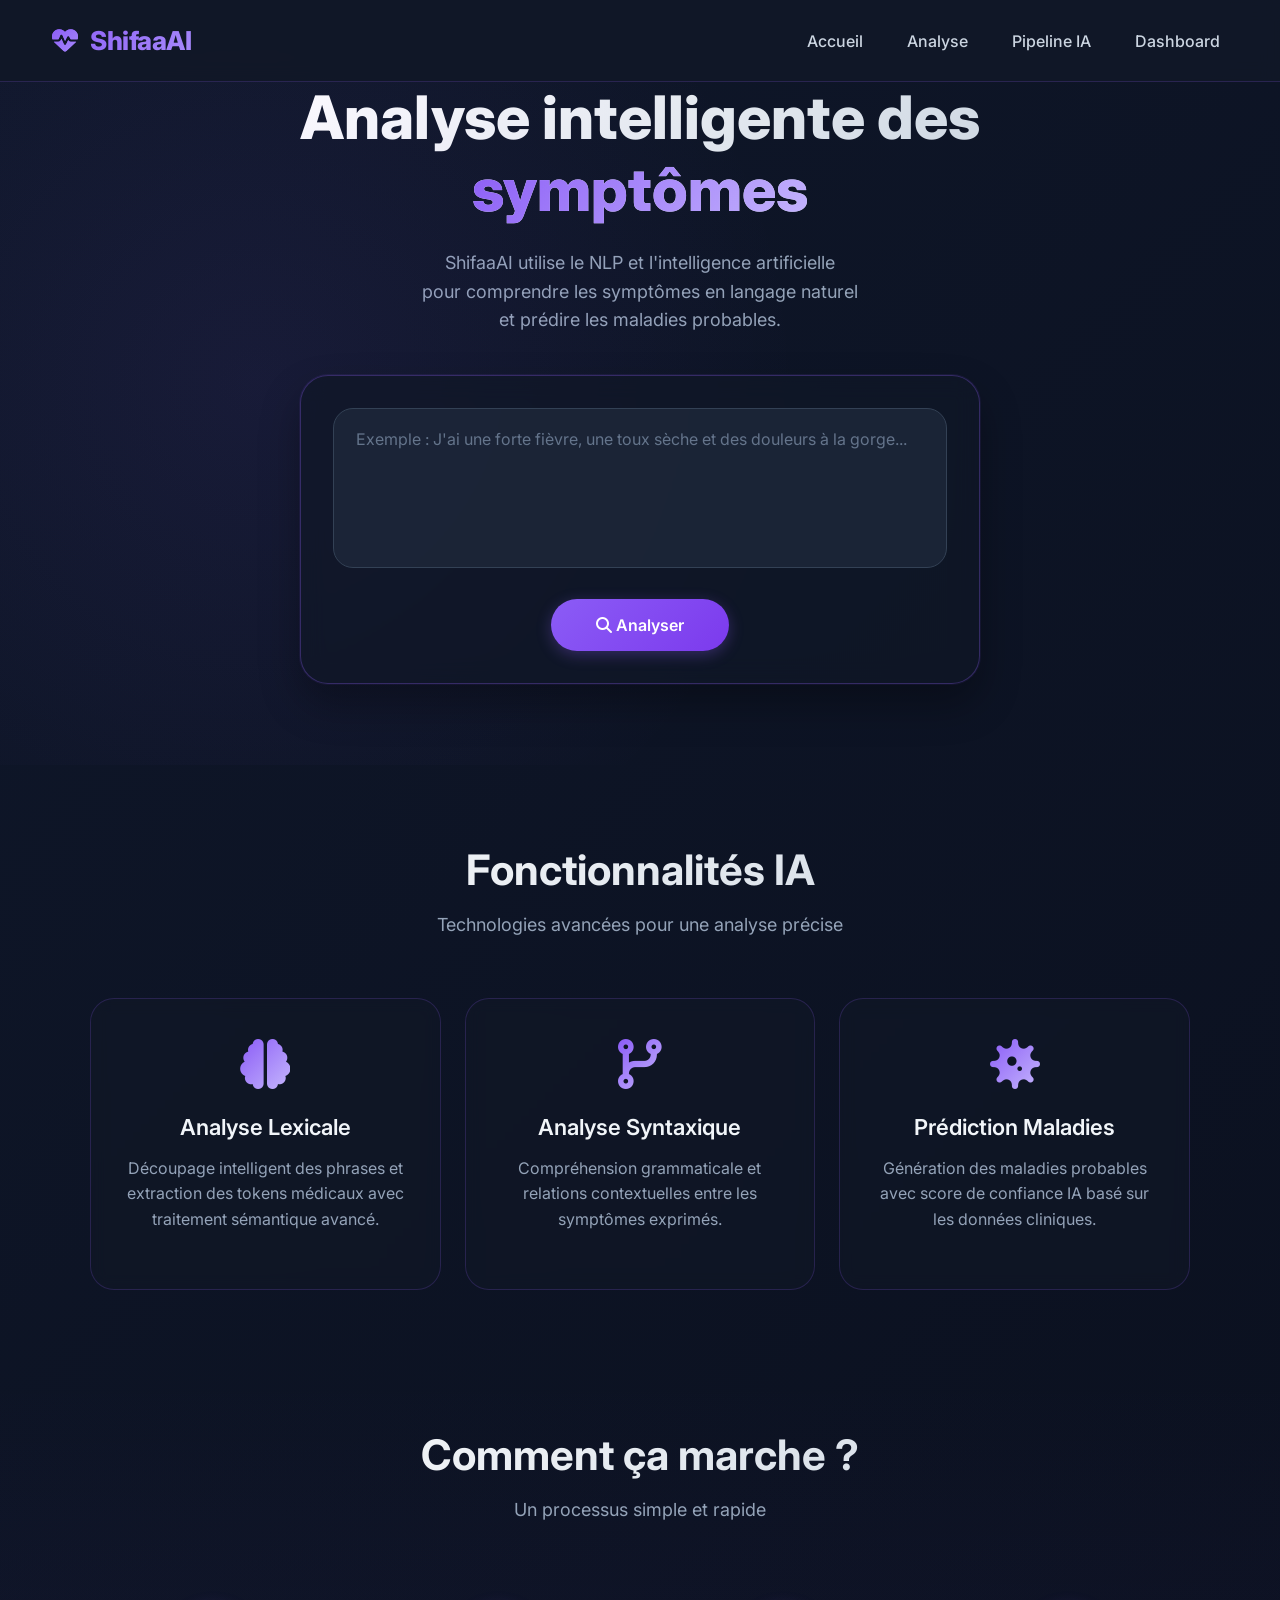
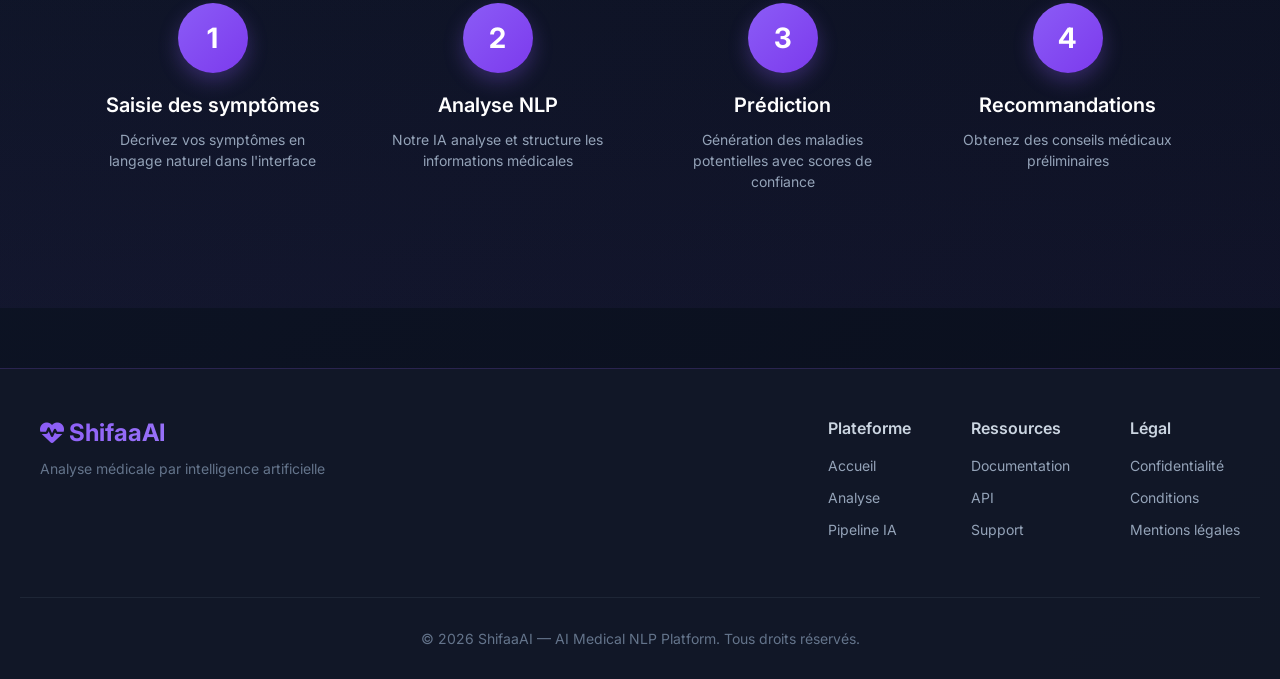
==== SHIFAAAI/frontend/index.html @ c5610c66 "Implémentation de la structure du projet SHIFAAAI et connexion des JS/components" ====
<!DOCTYPE html>
<html lang="fr">
<head>
  <meta charset="UTF-8">
  <meta name="viewport" content="width=device-width, initial-scale=1.0">
  <title>ShifaaAI | Analyse intelligente des symptômes</title>

  <!-- Bootstrap -->
  <link href="https://cdn.jsdelivr.net/npm/bootstrap@5.3.3/dist/css/bootstrap.min.css" rel="stylesheet">

  <!-- Font Awesome -->
  <link rel="stylesheet" href="https://cdnjs.cloudflare.com/ajax/libs/font-awesome/6.5.1/css/all.min.css">

  <!-- Google Fonts -->
  <link href="https://fonts.googleapis.com/css2?family=Inter:opsz,wght@14..32,300;14..32,400;14..32,500;14..32,600;14..32,700;14..32,800&display=swap" rel="stylesheet">

  <style>
    * {
      margin: 0;
      padding: 0;
      box-sizing: border-box;
    }

    body {
      background: linear-gradient(135deg, #0f172a 0%, #0a0f1d 100%);
      color: #ffffff;
      font-family: 'Inter', sans-serif;
      overflow-x: hidden;
    }

    /* Scrollbar personnalisée */
    ::-webkit-scrollbar {
      width: 8px;
    }

    ::-webkit-scrollbar-track {
      background: #1e293b;
    }

    ::-webkit-scrollbar-thumb {
      background: #8b5cf6;
      border-radius: 10px;
    }

    ::-webkit-scrollbar-thumb:hover {
      background: #7c3aed;
    }

    /* Navbar améliorée */
    .navbar {
      background: rgba(17, 24, 39, 0.95);
      backdrop-filter: blur(10px);
      padding: 16px 40px;
      transition: all 0.3s ease;
      border-bottom: 1px solid rgba(139, 92, 246, 0.2);
    }

    .navbar-brand {
      background: linear-gradient(135deg, #8b5cf6, #a78bfa);
      -webkit-background-clip: text;
      background-clip: text;
      color: transparent !important;
      font-size: 26px;
      font-weight: 800;
      letter-spacing: -0.5px;
    }

    .navbar-brand i {
      background: linear-gradient(135deg, #8b5cf6, #a78bfa);
      -webkit-background-clip: text;
      background-clip: text;
      color: transparent;
      margin-right: 8px;
    }

    .nav-link {
      color: #cbd5e1 !important;
      margin-left: 28px;
      font-weight: 500;
      transition: all 0.3s ease;
      position: relative;
    }

    .nav-link:hover {
      color: #8b5cf6 !important;
    }

    .nav-link::after {
      content: '';
      position: absolute;
      bottom: -5px;
      left: 50%;
      transform: translateX(-50%);
      width: 0;
      height: 2px;
      background: linear-gradient(90deg, #8b5cf6, #c4b5fd);
      transition: width 0.3s ease;
    }

    .nav-link:hover::after {
      width: 60%;
    }

    /* Hero section */
    .hero {
      min-height: 85vh;
      display: flex;
      align-items: center;
      justify-content: center;
      text-align: center;
      padding: 60px 20px;
      position: relative;
      overflow: hidden;
    }

    .hero::before {
      content: '';
      position: absolute;
      top: 0;
      left: 0;
      right: 0;
      bottom: 0;
      background: radial-gradient(circle at 20% 50%, rgba(139, 92, 246, 0.08), transparent 50%);
      pointer-events: none;
    }

    .hero-content {
      max-width: 900px;
      animation: fadeInUp 0.8s ease;
    }

    @keyframes fadeInUp {
      from {
        opacity: 0;
        transform: translateY(30px);
      }
      to {
        opacity: 1;
        transform: translateY(0);
      }
    }

    .hero h1 {
      font-size: 60px;
      font-weight: 800;
      line-height: 1.2;
      margin-bottom: 24px;
      background: linear-gradient(135deg, #ffffff, #cbd5e1);
      -webkit-background-clip: text;
      background-clip: text;
      color: transparent;
    }

    .hero span {
      background: linear-gradient(135deg, #8b5cf6, #c4b5fd);
      -webkit-background-clip: text;
      background-clip: text;
      color: transparent;
    }

    .hero p {
      color: #94a3b8;
      font-size: 18px;
      line-height: 1.6;
      margin-bottom: 40px;
    }

    /* Input Box - Glassmorphism */
    .input-box {
      background: rgba(17, 24, 39, 0.7);
      backdrop-filter: blur(12px);
      padding: 32px;
      border-radius: 28px;
      border: 1px solid rgba(139, 92, 246, 0.3);
      box-shadow: 0 20px 40px rgba(0, 0, 0, 0.3), 0 0 0 1px rgba(139, 92, 246, 0.1);
      transition: all 0.3s ease;
    }

    .input-box:hover {
      border-color: rgba(139, 92, 246, 0.6);
      box-shadow: 0 25px 45px rgba(0, 0, 0, 0.4), 0 0 0 1px rgba(139, 92, 246, 0.2);
    }

    textarea {
      width: 100%;
      height: 160px;
      background: rgba(30, 41, 59, 0.8);
      border: 1px solid #334155;
      border-radius: 20px;
      padding: 18px 22px;
      color: #f1f5f9;
      resize: none;
      outline: none;
      font-size: 16px;
      font-family: 'Inter', monospace;
      transition: all 0.3s ease;
    }

    textarea:focus {
      border-color: #8b5cf6;
      background: rgba(30, 41, 59, 1);
      box-shadow: 0 0 0 3px rgba(139, 92, 246, 0.2);
    }

    textarea::placeholder {
      color: #64748b;
      font-family: 'Inter', sans-serif;
    }

    .analyze-btn {
      margin-top: 25px;
      background: linear-gradient(135deg, #8b5cf6, #7c3aed);
      border: none;
      padding: 14px 45px;
      border-radius: 40px;
      color: white;
      font-size: 16px;
      font-weight: 600;
      transition: all 0.3s ease;
      box-shadow: 0 4px 15px rgba(139, 92, 246, 0.3);
    }

    .analyze-btn:hover {
      transform: translateY(-2px);
      box-shadow: 0 8px 25px rgba(139, 92, 246, 0.4);
      background: linear-gradient(135deg, #7c3aed, #6d28d9);
    }

    .analyze-btn:active {
      transform: translateY(1px);
    }

    /* Features section */
    .features {
      padding: 80px 20px;
    }

    .section-title {
      text-align: center;
      margin-bottom: 60px;
    }

    .section-title h2 {
      font-size: 42px;
      font-weight: 700;
      background: linear-gradient(135deg, #ffffff, #cbd5e1);
      -webkit-background-clip: text;
      background-clip: text;
      color: transparent;
      margin-bottom: 16px;
    }

    .section-title p {
      color: #94a3b8;
      font-size: 18px;
    }

    .card-feature {
      background: rgba(17, 24, 39, 0.6);
      backdrop-filter: blur(8px);
      border: 1px solid rgba(139, 92, 246, 0.2);
      border-radius: 24px;
      padding: 40px 28px;
      text-align: center;
      transition: all 0.4s ease;
      height: 100%;
    }

    .card-feature:hover {
      transform: translateY(-10px);
      border-color: rgba(139, 92, 246, 0.5);
      background: rgba(17, 24, 39, 0.8);
      box-shadow: 0 20px 35px rgba(0, 0, 0, 0.3);
    }

    .card-feature i {
      font-size: 50px;
      background: linear-gradient(135deg, #8b5cf6, #c4b5fd);
      -webkit-background-clip: text;
      background-clip: text;
      color: transparent;
      margin-bottom: 25px;
    }

    .card-feature h4 {
      font-size: 22px;
      font-weight: 600;
      margin-bottom: 15px;
      color: #f1f5f9;
    }

    .card-feature p {
      color: #94a3b8;
      line-height: 1.6;
    }

    /* How it works section */
    .how-it-works {
      padding: 60px 20px 80px;
      background: linear-gradient(180deg, transparent, rgba(139, 92, 246, 0.05));
    }

    .step {
      text-align: center;
      padding: 20px;
    }

    .step-circle {
      width: 70px;
      height: 70px;
      background: linear-gradient(135deg, #8b5cf6, #7c3aed);
      border-radius: 50%;
      display: flex;
      align-items: center;
      justify-content: center;
      margin: 0 auto 20px;
      font-size: 28px;
      font-weight: 700;
      box-shadow: 0 8px 20px rgba(139, 92, 246, 0.3);
    }

    .step h4 {
      font-size: 20px;
      font-weight: 600;
      margin-bottom: 12px;
    }

    .step p {
      color: #94a3b8;
      font-size: 14px;
    }

    /* Footer */
    footer {
      background: rgba(17, 24, 39, 0.95);
      border-top: 1px solid rgba(139, 92, 246, 0.2);
      padding: 50px 20px 30px;
      margin-top: 60px;
    }

    .footer-content {
      max-width: 1200px;
      margin: 0 auto;
      display: flex;
      justify-content: space-between;
      flex-wrap: wrap;
      gap: 30px;
      margin-bottom: 40px;
    }

    .footer-logo h3 {
      font-size: 24px;
      font-weight: 700;
      background: linear-gradient(135deg, #8b5cf6, #a78bfa);
      -webkit-background-clip: text;
      background-clip: text;
      color: transparent;
    }

    .footer-logo p {
      color: #64748b;
      font-size: 14px;
      margin-top: 10px;
    }

    .footer-links {
      display: flex;
      gap: 60px;
      flex-wrap: wrap;
    }

    .footer-links h4 {
      font-size: 16px;
      font-weight: 600;
      margin-bottom: 15px;
      color: #cbd5e1;
    }

    .footer-links ul {
      list-style: none;
      padding: 0;
    }

    .footer-links li {
      margin-bottom: 8px;
    }

    .footer-links a {
      color: #94a3b8;
      text-decoration: none;
      font-size: 14px;
      transition: color 0.3s ease;
    }

    .footer-links a:hover {
      color: #8b5cf6;
    }

    .footer-bottom {
      text-align: center;
      padding-top: 30px;
      border-top: 1px solid rgba(148, 163, 184, 0.1);
      color: #64748b;
      font-size: 14px;
    }

    @media (max-width: 768px) {
      .navbar {
        padding: 12px 20px;
      }

      .hero h1 {
        font-size: 36px;
      }

      .hero p {
        font-size: 16px;
      }

      .section-title h2 {
        font-size: 32px;
      }

      .footer-content {
        flex-direction: column;
        text-align: center;
      }

      .footer-links {
        justify-content: center;
      }

      .nav-link::after {
        display: none;
      }
    }
  </style>
</head>
<body>

  <!-- Navbar -->
  <nav class="navbar navbar-expand-lg fixed-top">
    <div class="container-fluid">
      <a class="navbar-brand" href="#">
        <i class="fa-solid fa-heart-pulse"></i>
        ShifaaAI
      </a>
      <button class="navbar-toggler bg-light" type="button" data-bs-toggle="collapse" data-bs-target="#navbarNav">
        <span class="navbar-toggler-icon"></span>
      </button>
      <div class="collapse navbar-collapse justify-content-end" id="navbarNav">
        <ul class="navbar-nav">
          <li class="nav-item"><a class="nav-link" href="#">Accueil</a></li>
          <li class="nav-item"><a class="nav-link" href="#">Analyse</a></li>
          <li class="nav-item"><a class="nav-link" href="#">Pipeline IA</a></li>
          <li class="nav-item"><a class="nav-link" href="#">Dashboard</a></li>
        </ul>
      </div>
    </div>
  </nav>

  <!-- Hero -->
  <section class="hero">
    <div class="hero-content">
      <h1>
        Analyse intelligente des<br>
        <span>symptômes</span>
      </h1>
      <p>
        ShifaaAI utilise le NLP et l'intelligence artificielle<br>
        pour comprendre les symptômes en langage naturel<br>
        et prédire les maladies probables.
      </p>
      <div class="input-box">
        <textarea placeholder="Exemple : J'ai une forte fièvre, une toux sèche et des douleurs à la gorge..."></textarea>
        <button class="analyze-btn">
          <i class="fa-solid fa-magnifying-glass"></i>
          Analyser
        </button>
      </div>
    </div>
  </section>

  <!-- Features -->
  <section class="features container">
    <div class="section-title">
      <h2>Fonctionnalités IA</h2>
      <p>Technologies avancées pour une analyse précise</p>
    </div>
    <div class="row g-4">
      <div class="col-md-4">
        <div class="card-feature">
          <i class="fa-solid fa-brain"></i>
          <h4>Analyse Lexicale</h4>
          <p>Découpage intelligent des phrases et extraction des tokens médicaux avec traitement sémantique avancé.</p>
        </div>
      </div>
      <div class="col-md-4">
        <div class="card-feature">
          <i class="fa-solid fa-code-branch"></i>
          <h4>Analyse Syntaxique</h4>
          <p>Compréhension grammaticale et relations contextuelles entre les symptômes exprimés.</p>
        </div>
      </div>
      <div class="col-md-4">
        <div class="card-feature">
          <i class="fa-solid fa-virus"></i>
          <h4>Prédiction Maladies</h4>
          <p>Génération des maladies probables avec score de confiance IA basé sur les données cliniques.</p>
        </div>
      </div>
    </div>
  </section>

  <!-- How it works -->
  <section class="how-it-works">
    <div class="container">
      <div class="section-title">
        <h2>Comment ça marche ?</h2>
        <p>Un processus simple et rapide</p>
      </div>
      <div class="row g-4">
        <div class="col-md-3">
          <div class="step">
            <div class="step-circle">1</div>
            <h4>Saisie des symptômes</h4>
            <p>Décrivez vos symptômes en langage naturel dans l'interface</p>
          </div>
        </div>
        <div class="col-md-3">
          <div class="step">
            <div class="step-circle">2</div>
            <h4>Analyse NLP</h4>
            <p>Notre IA analyse et structure les informations médicales</p>
          </div>
        </div>
        <div class="col-md-3">
          <div class="step">
            <div class="step-circle">3</div>
            <h4>Prédiction</h4>
            <p>Génération des maladies potentielles avec scores de confiance</p>
          </div>
        </div>
        <div class="col-md-3">
          <div class="step">
            <div class="step-circle">4</div>
            <h4>Recommandations</h4>
            <p>Obtenez des conseils médicaux préliminaires</p>
          </div>
        </div>
      </div>
    </div>
  </section>

  <!-- Footer -->
  <footer>
    <div class="footer-content">
      <div class="footer-logo">
        <h3><i class="fa-solid fa-heart-pulse"></i> ShifaaAI</h3>
        <p>Analyse médicale par intelligence artificielle</p>
      </div>
      <div class="footer-links">
        <div>
          <h4>Plateforme</h4>
          <ul>
            <li><a href="#">Accueil</a></li>
            <li><a href="#">Analyse</a></li>
            <li><a href="#">Pipeline IA</a></li>
          </ul>
        </div>
        <div>
          <h4>Ressources</h4>
          <ul>
            <li><a href="#">Documentation</a></li>
            <li><a href="#">API</a></li>
            <li><a href="#">Support</a></li>
          </ul>
        </div>
        <div>
          <h4>Légal</h4>
          <ul>
            <li><a href="#">Confidentialité</a></li>
            <li><a href="#">Conditions</a></li>
            <li><a href="#">Mentions légales</a></li>
          </ul>
        </div>
      </div>
    </div>
    <div class="footer-bottom">
      © 2026 ShifaaAI — AI Medical NLP Platform. Tous droits réservés.
    </div>
  </footer>

  <script src="https://cdn.jsdelivr.net/npm/bootstrap@5.3.3/dist/js/bootstrap.bundle.min.js"></script>
  <script src="js/analysis.js"></script>
<script src="js/api.js"></script>
<script src="js/analysis.js"></script>
<script src="js/pipeline.js"></script>
<script src="js/ui.js"></script>
<script src="js/app.js"></script>
  <script src="components/navbar.js"></script>
  <script src="components/symptomForm.js"></script>
  <script src="components/lexicalView.js"></script>
  <script src="components/syntaxView.js"></script>
  <script src="components/diseaseCard.js"></script>
  <script src="components/pipelineView.js"></script>
</body>
</html>
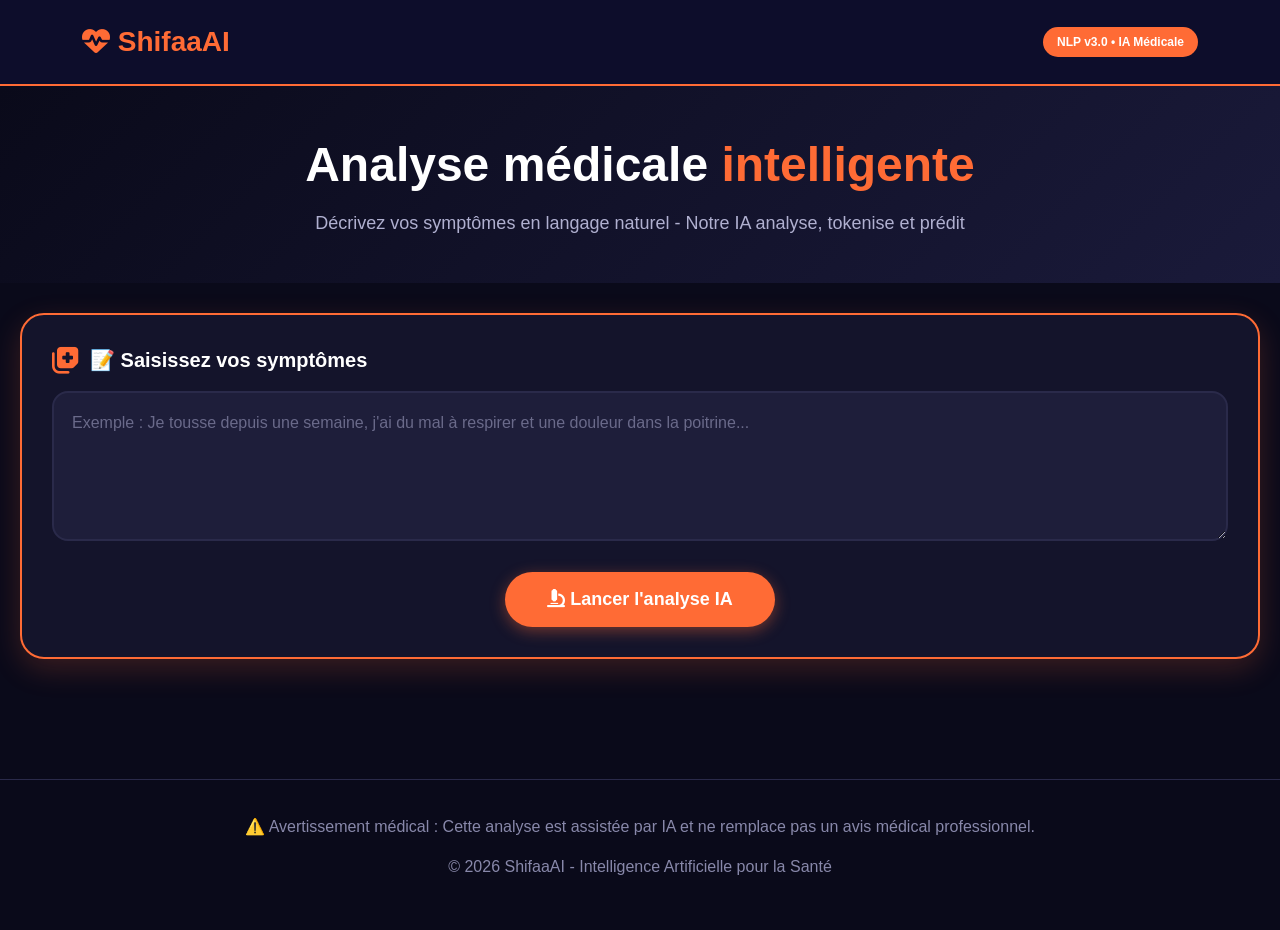
==== commit 25885677: "Sync all local changes before push" ====
--- a/SHIFAAAI/frontend/index.html
+++ b/SHIFAAAI/frontend/index.html
@@ -1,608 +1,638 @@
 <!DOCTYPE html>
 <html lang="fr">
 <head>
-  <meta charset="UTF-8">
-  <meta name="viewport" content="width=device-width, initial-scale=1.0">
-  <title>ShifaaAI | Analyse intelligente des symptômes</title>
-
-  <!-- Bootstrap -->
-  <link href="https://cdn.jsdelivr.net/npm/bootstrap@5.3.3/dist/css/bootstrap.min.css" rel="stylesheet">
-
-  <!-- Font Awesome -->
-  <link rel="stylesheet" href="https://cdnjs.cloudflare.com/ajax/libs/font-awesome/6.5.1/css/all.min.css">
-
-  <!-- Google Fonts -->
-  <link href="https://fonts.googleapis.com/css2?family=Inter:opsz,wght@14..32,300;14..32,400;14..32,500;14..32,600;14..32,700;14..32,800&display=swap" rel="stylesheet">
-
-  <style>
-    * {
-      margin: 0;
-      padding: 0;
-      box-sizing: border-box;
-    }
-
-    body {
-      background: linear-gradient(135deg, #0f172a 0%, #0a0f1d 100%);
-      color: #ffffff;
-      font-family: 'Inter', sans-serif;
-      overflow-x: hidden;
-    }
-
-    /* Scrollbar personnalisée */
-    ::-webkit-scrollbar {
-      width: 8px;
-    }
-
-    ::-webkit-scrollbar-track {
-      background: #1e293b;
-    }
-
-    ::-webkit-scrollbar-thumb {
-      background: #8b5cf6;
-      border-radius: 10px;
-    }
-
-    ::-webkit-scrollbar-thumb:hover {
-      background: #7c3aed;
-    }
-
-    /* Navbar améliorée */
-    .navbar {
-      background: rgba(17, 24, 39, 0.95);
-      backdrop-filter: blur(10px);
-      padding: 16px 40px;
-      transition: all 0.3s ease;
-      border-bottom: 1px solid rgba(139, 92, 246, 0.2);
-    }
-
-    .navbar-brand {
-      background: linear-gradient(135deg, #8b5cf6, #a78bfa);
-      -webkit-background-clip: text;
-      background-clip: text;
-      color: transparent !important;
-      font-size: 26px;
-      font-weight: 800;
-      letter-spacing: -0.5px;
-    }
-
-    .navbar-brand i {
-      background: linear-gradient(135deg, #8b5cf6, #a78bfa);
-      -webkit-background-clip: text;
-      background-clip: text;
-      color: transparent;
-      margin-right: 8px;
-    }
-
-    .nav-link {
-      color: #cbd5e1 !important;
-      margin-left: 28px;
-      font-weight: 500;
-      transition: all 0.3s ease;
-      position: relative;
-    }
-
-    .nav-link:hover {
-      color: #8b5cf6 !important;
-    }
-
-    .nav-link::after {
-      content: '';
-      position: absolute;
-      bottom: -5px;
-      left: 50%;
-      transform: translateX(-50%);
-      width: 0;
-      height: 2px;
-      background: linear-gradient(90deg, #8b5cf6, #c4b5fd);
-      transition: width 0.3s ease;
-    }
-
-    .nav-link:hover::after {
-      width: 60%;
-    }
-
-    /* Hero section */
-    .hero {
-      min-height: 85vh;
-      display: flex;
-      align-items: center;
-      justify-content: center;
-      text-align: center;
-      padding: 60px 20px;
-      position: relative;
-      overflow: hidden;
-    }
-
-    .hero::before {
-      content: '';
-      position: absolute;
-      top: 0;
-      left: 0;
-      right: 0;
-      bottom: 0;
-      background: radial-gradient(circle at 20% 50%, rgba(139, 92, 246, 0.08), transparent 50%);
-      pointer-events: none;
-    }
-
-    .hero-content {
-      max-width: 900px;
-      animation: fadeInUp 0.8s ease;
-    }
-
-    @keyframes fadeInUp {
-      from {
-        opacity: 0;
-        transform: translateY(30px);
-      }
-      to {
-        opacity: 1;
-        transform: translateY(0);
-      }
-    }
-
-    .hero h1 {
-      font-size: 60px;
-      font-weight: 800;
-      line-height: 1.2;
-      margin-bottom: 24px;
-      background: linear-gradient(135deg, #ffffff, #cbd5e1);
-      -webkit-background-clip: text;
-      background-clip: text;
-      color: transparent;
-    }
-
-    .hero span {
-      background: linear-gradient(135deg, #8b5cf6, #c4b5fd);
-      -webkit-background-clip: text;
-      background-clip: text;
-      color: transparent;
-    }
-
-    .hero p {
-      color: #94a3b8;
-      font-size: 18px;
-      line-height: 1.6;
-      margin-bottom: 40px;
-    }
-
-    /* Input Box - Glassmorphism */
-    .input-box {
-      background: rgba(17, 24, 39, 0.7);
-      backdrop-filter: blur(12px);
-      padding: 32px;
-      border-radius: 28px;
-      border: 1px solid rgba(139, 92, 246, 0.3);
-      box-shadow: 0 20px 40px rgba(0, 0, 0, 0.3), 0 0 0 1px rgba(139, 92, 246, 0.1);
-      transition: all 0.3s ease;
-    }
-
-    .input-box:hover {
-      border-color: rgba(139, 92, 246, 0.6);
-      box-shadow: 0 25px 45px rgba(0, 0, 0, 0.4), 0 0 0 1px rgba(139, 92, 246, 0.2);
-    }
-
-    textarea {
-      width: 100%;
-      height: 160px;
-      background: rgba(30, 41, 59, 0.8);
-      border: 1px solid #334155;
-      border-radius: 20px;
-      padding: 18px 22px;
-      color: #f1f5f9;
-      resize: none;
-      outline: none;
-      font-size: 16px;
-      font-family: 'Inter', monospace;
-      transition: all 0.3s ease;
-    }
-
-    textarea:focus {
-      border-color: #8b5cf6;
-      background: rgba(30, 41, 59, 1);
-      box-shadow: 0 0 0 3px rgba(139, 92, 246, 0.2);
-    }
-
-    textarea::placeholder {
-      color: #64748b;
-      font-family: 'Inter', sans-serif;
-    }
-
-    .analyze-btn {
-      margin-top: 25px;
-      background: linear-gradient(135deg, #8b5cf6, #7c3aed);
-      border: none;
-      padding: 14px 45px;
-      border-radius: 40px;
-      color: white;
-      font-size: 16px;
-      font-weight: 600;
-      transition: all 0.3s ease;
-      box-shadow: 0 4px 15px rgba(139, 92, 246, 0.3);
-    }
-
-    .analyze-btn:hover {
-      transform: translateY(-2px);
-      box-shadow: 0 8px 25px rgba(139, 92, 246, 0.4);
-      background: linear-gradient(135deg, #7c3aed, #6d28d9);
-    }
-
-    .analyze-btn:active {
-      transform: translateY(1px);
-    }
-
-    /* Features section */
-    .features {
-      padding: 80px 20px;
-    }
-
-    .section-title {
-      text-align: center;
-      margin-bottom: 60px;
-    }
-
-    .section-title h2 {
-      font-size: 42px;
-      font-weight: 700;
-      background: linear-gradient(135deg, #ffffff, #cbd5e1);
-      -webkit-background-clip: text;
-      background-clip: text;
-      color: transparent;
-      margin-bottom: 16px;
-    }
-
-    .section-title p {
-      color: #94a3b8;
-      font-size: 18px;
-    }
-
-    .card-feature {
-      background: rgba(17, 24, 39, 0.6);
-      backdrop-filter: blur(8px);
-      border: 1px solid rgba(139, 92, 246, 0.2);
-      border-radius: 24px;
-      padding: 40px 28px;
-      text-align: center;
-      transition: all 0.4s ease;
-      height: 100%;
-    }
-
-    .card-feature:hover {
-      transform: translateY(-10px);
-      border-color: rgba(139, 92, 246, 0.5);
-      background: rgba(17, 24, 39, 0.8);
-      box-shadow: 0 20px 35px rgba(0, 0, 0, 0.3);
-    }
-
-    .card-feature i {
-      font-size: 50px;
-      background: linear-gradient(135deg, #8b5cf6, #c4b5fd);
-      -webkit-background-clip: text;
-      background-clip: text;
-      color: transparent;
-      margin-bottom: 25px;
-    }
-
-    .card-feature h4 {
-      font-size: 22px;
-      font-weight: 600;
-      margin-bottom: 15px;
-      color: #f1f5f9;
-    }
-
-    .card-feature p {
-      color: #94a3b8;
-      line-height: 1.6;
-    }
-
-    /* How it works section */
-    .how-it-works {
-      padding: 60px 20px 80px;
-      background: linear-gradient(180deg, transparent, rgba(139, 92, 246, 0.05));
-    }
-
-    .step {
-      text-align: center;
-      padding: 20px;
-    }
-
-    .step-circle {
-      width: 70px;
-      height: 70px;
-      background: linear-gradient(135deg, #8b5cf6, #7c3aed);
-      border-radius: 50%;
-      display: flex;
-      align-items: center;
-      justify-content: center;
-      margin: 0 auto 20px;
-      font-size: 28px;
-      font-weight: 700;
-      box-shadow: 0 8px 20px rgba(139, 92, 246, 0.3);
-    }
-
-    .step h4 {
-      font-size: 20px;
-      font-weight: 600;
-      margin-bottom: 12px;
-    }
-
-    .step p {
-      color: #94a3b8;
-      font-size: 14px;
-    }
-
-    /* Footer */
-    footer {
-      background: rgba(17, 24, 39, 0.95);
-      border-top: 1px solid rgba(139, 92, 246, 0.2);
-      padding: 50px 20px 30px;
-      margin-top: 60px;
-    }
-
-    .footer-content {
-      max-width: 1200px;
-      margin: 0 auto;
-      display: flex;
-      justify-content: space-between;
-      flex-wrap: wrap;
-      gap: 30px;
-      margin-bottom: 40px;
-    }
-
-    .footer-logo h3 {
-      font-size: 24px;
-      font-weight: 700;
-      background: linear-gradient(135deg, #8b5cf6, #a78bfa);
-      -webkit-background-clip: text;
-      background-clip: text;
-      color: transparent;
-    }
-
-    .footer-logo p {
-      color: #64748b;
-      font-size: 14px;
-      margin-top: 10px;
-    }
-
-    .footer-links {
-      display: flex;
-      gap: 60px;
-      flex-wrap: wrap;
-    }
-
-    .footer-links h4 {
-      font-size: 16px;
-      font-weight: 600;
-      margin-bottom: 15px;
-      color: #cbd5e1;
-    }
-
-    .footer-links ul {
-      list-style: none;
-      padding: 0;
-    }
-
-    .footer-links li {
-      margin-bottom: 8px;
-    }
-
-    .footer-links a {
-      color: #94a3b8;
-      text-decoration: none;
-      font-size: 14px;
-      transition: color 0.3s ease;
-    }
-
-    .footer-links a:hover {
-      color: #8b5cf6;
-    }
-
-    .footer-bottom {
-      text-align: center;
-      padding-top: 30px;
-      border-top: 1px solid rgba(148, 163, 184, 0.1);
-      color: #64748b;
-      font-size: 14px;
-    }
-
-    @media (max-width: 768px) {
-      .navbar {
-        padding: 12px 20px;
-      }
-
-      .hero h1 {
-        font-size: 36px;
-      }
-
-      .hero p {
-        font-size: 16px;
-      }
-
-      .section-title h2 {
-        font-size: 32px;
-      }
-
-      .footer-content {
-        flex-direction: column;
-        text-align: center;
-      }
-
-      .footer-links {
-        justify-content: center;
-      }
-
-      .nav-link::after {
-        display: none;
-      }
-    }
-  </style>
+    <meta charset="UTF-8">
+    <meta name="viewport" content="width=device-width, initial-scale=1.0">
+    <title>ShifaaAI - Analyse Médicale Avancée</title>
+    <link href="https://cdn.jsdelivr.net/npm/bootstrap@5.3.3/dist/css/bootstrap.min.css" rel="stylesheet">
+    <link rel="stylesheet" href="https://cdnjs.cloudflare.com/ajax/libs/font-awesome/6.5.1/css/all.min.css">
+    <style>
+        * {
+            margin: 0;
+            padding: 0;
+            box-sizing: border-box;
+        }
+
+        body {
+            background: #0a0a1a;
+            color: #ffffff;
+            font-family: 'Segoe UI', Tahoma, Geneva, Verdana, sans-serif;
+            min-height: 100vh;
+        }
+
+        /* Navbar - BIEN VISIBLE */
+        .navbar {
+            background: #0d0d2b;
+            border-bottom: 2px solid #ff6b35;
+            padding: 16px 0;
+            position: sticky;
+            top: 0;
+            z-index: 1000;
+        }
+
+        .navbar-brand {
+            font-size: 28px;
+            font-weight: 800;
+            color: #ff6b35 !important;
+        }
+
+        .navbar-brand i {
+            color: #ff6b35;
+        }
+
+        .badge-version {
+            background: #ff6b35;
+            color: white;
+            padding: 6px 14px;
+            border-radius: 30px;
+            font-size: 12px;
+            font-weight: 600;
+        }
+
+        /* Hero Section */
+        .hero {
+            text-align: center;
+            padding: 50px 20px 30px;
+            background: linear-gradient(135deg, #0a0a1a, #1a1a3a);
+        }
+
+        .hero h1 {
+            font-size: 48px;
+            font-weight: 800;
+            color: #ffffff;
+            margin-bottom: 16px;
+        }
+
+        .hero h1 span {
+            color: #ff6b35;
+        }
+
+        .hero p {
+            color: #b0b0d0;
+            font-size: 18px;
+        }
+
+        /* Container */
+        .main-container {
+            max-width: 1400px;
+            margin: 0 auto;
+            padding: 30px 20px;
+        }
+
+        /* Carte d'entrée */
+        .input-card {
+            background: #14142b;
+            border-radius: 24px;
+            border: 2px solid #ff6b35;
+            padding: 30px;
+            margin-bottom: 40px;
+            box-shadow: 0 10px 30px rgba(255, 107, 53, 0.2);
+        }
+
+        .input-label {
+            font-size: 20px;
+            font-weight: 700;
+            margin-bottom: 16px;
+            display: flex;
+            align-items: center;
+            gap: 10px;
+            color: #ffffff;
+        }
+
+        .input-label i {
+            color: #ff6b35;
+            font-size: 28px;
+        }
+
+        textarea {
+            width: 100%;
+            min-height: 150px;
+            background: #1e1e3a;
+            border: 2px solid #2a2a4a;
+            border-radius: 16px;
+            padding: 18px;
+            color: #ffffff;
+            font-size: 16px;
+            resize: vertical;
+            transition: all 0.3s;
+        }
+
+        textarea:focus {
+            outline: none;
+            border-color: #ff6b35;
+            box-shadow: 0 0 0 3px rgba(255, 107, 53, 0.3);
+        }
+
+        textarea::placeholder {
+            color: #6a6a8a;
+        }
+
+        .analyze-btn {
+            background: #ff6b35;
+            border: none;
+            padding: 14px 42px;
+            border-radius: 40px;
+            color: white;
+            font-weight: 700;
+            font-size: 18px;
+            transition: all 0.3s;
+            box-shadow: 0 4px 15px rgba(255, 107, 53, 0.4);
+        }
+
+        .analyze-btn:hover {
+            transform: translateY(-2px);
+            background: #ff8c5a;
+            box-shadow: 0 8px 25px rgba(255, 107, 53, 0.6);
+        }
+
+        /* Section Titles - TRÈS VISIBLES */
+        .section-title {
+            font-size: 24px;
+            font-weight: 800;
+            margin-bottom: 25px;
+            padding-bottom: 15px;
+            border-bottom: 3px solid #ff6b35;
+            display: inline-block;
+            color: #ffffff;
+        }
+
+        .section-title i {
+            color: #ff6b35;
+            margin-right: 12px;
+        }
+
+        /* Cartes de résultats */
+        .result-card {
+            background: #14142b;
+            border-radius: 24px;
+            border: 1px solid #2a2a4a;
+            padding: 25px;
+            margin-bottom: 30px;
+        }
+
+        /* Tokens Grid */
+        .token-grid {
+            display: flex;
+            flex-wrap: wrap;
+            gap: 12px;
+            max-height: 350px;
+            overflow-y: auto;
+            padding: 20px;
+            background: #0d0d20;
+            border-radius: 16px;
+            margin-bottom: 25px;
+        }
+
+        .token-badge {
+            display: inline-flex;
+            align-items: center;
+            gap: 8px;
+            padding: 10px 18px;
+            border-radius: 40px;
+            font-size: 14px;
+            font-weight: 700;
+            transition: all 0.2s;
+            box-shadow: 0 2px 5px rgba(0,0,0,0.2);
+        }
+
+        .token-badge:hover {
+            transform: translateY(-3px) scale(1.03);
+        }
+
+        .badge-symptom { background: linear-gradient(135deg, #ff6b35, #ffaa44); color: #000; box-shadow: 0 2px 8px rgba(255, 107, 53, 0.4); }
+        .badge-negation { background: linear-gradient(135deg, #ff4444, #cc0000); color: white; }
+        .badge-intensifier { background: linear-gradient(135deg, #ffaa44, #ff8800); color: #000; }
+        .badge-number { background: linear-gradient(135deg, #44ff88, #00cc55); color: #000; }
+        .badge-time { background: linear-gradient(135deg, #44aaff, #0088cc); color: #000; }
+        .badge-default { background: #2a2a4a; color: #c0c0e0; border: 1px solid #4a4a6a; }
+
+        /* Stat Cards - TRÈS VISIBLES */
+        .stats-grid {
+            display: grid;
+            grid-template-columns: repeat(auto-fit, minmax(170px, 1fr));
+            gap: 20px;
+            margin-top: 20px;
+        }
+
+        .stat-card {
+            background: #0d0d20;
+            border-radius: 20px;
+            padding: 22px;
+            text-align: center;
+            border: 2px solid #2a2a4a;
+            transition: all 0.2s;
+        }
+
+        .stat-card:hover {
+            transform: translateY(-5px);
+            border-color: #ff6b35;
+        }
+
+        .stat-number {
+            font-size: 42px;
+            font-weight: 800;
+            color: #ff6b35;
+            line-height: 1;
+        }
+
+        .stat-label {
+            font-size: 14px;
+            color: #b0b0d0;
+            margin-top: 10px;
+            font-weight: 600;
+        }
+
+        /* Syntax Table - BIEN VISIBLE */
+        .syntax-table-container {
+            max-height: 450px;
+            overflow-y: auto;
+            background: #0d0d20;
+            border-radius: 16px;
+            padding: 5px;
+        }
+
+        .syntax-table {
+            width: 100%;
+            border-collapse: collapse;
+        }
+
+        .syntax-table th {
+            text-align: left;
+            padding: 15px 12px;
+            color: #ffaa44;
+            font-weight: 700;
+            font-size: 15px;
+            border-bottom: 2px solid #ff6b35;
+            background: #0d0d20;
+            position: sticky;
+            top: 0;
+        }
+
+        .syntax-table td {
+            padding: 12px;
+            border-bottom: 1px solid #2a2a4a;
+            color: #e0e0ff;
+        }
+
+        .syntax-table tr:hover td {
+            background: rgba(255, 107, 53, 0.15);
+        }
+
+        .pos-tag {
+            display: inline-block;
+            padding: 6px 16px;
+            border-radius: 30px;
+            font-size: 12px;
+            font-weight: 700;
+            color: white;
+        }
+        .pos-verb { background: #ff4444; }
+        .pos-noun { background: #44aaff; }
+        .pos-det { background: #aa44ff; }
+        .pos-prep { background: #44ffaa; color: #000; }
+        .pos-default { background: #6666aa; }
+
+        /* Syntax Tree */
+        .syntax-tree {
+            background: #0d0d20;
+            border-radius: 16px;
+            padding: 20px;
+            border: 1px solid #3a3a5a;
+        }
+
+        .syntax-tree pre {
+            color: #44ffaa;
+            margin: 0;
+            font-size: 14px;
+            font-family: monospace;
+        }
+
+        /* Main Result - TRÈS VISIBLE */
+        .main-result {
+            background: linear-gradient(135deg, #1a1a3a, #0d0d2b);
+            border-radius: 28px;
+            padding: 35px;
+            text-align: center;
+            border: 2px solid #ff6b35;
+            box-shadow: 0 10px 30px rgba(255, 107, 53, 0.3);
+        }
+
+        .disease-icon {
+            font-size: 70px;
+            color: #ff6b35;
+        }
+
+        .disease-name {
+            font-size: 38px;
+            font-weight: 800;
+            color: #ffaa44;
+            margin: 16px 0;
+        }
+
+        .confidence-container {
+            max-width: 450px;
+            margin: 25px auto;
+        }
+
+        .confidence-bar {
+            height: 16px;
+            background: #2a2a4a;
+            border-radius: 20px;
+            overflow: hidden;
+        }
+
+        .confidence-fill {
+            height: 100%;
+            background: linear-gradient(90deg, #ff6b35, #ffaa44);
+            border-radius: 20px;
+            transition: width 0.8s ease;
+        }
+
+        .recommendation-box {
+            background: #0d0d20;
+            border-left: 5px solid #44ffaa;
+            border-radius: 16px;
+            padding: 20px 25px;
+            margin-top: 28px;
+            text-align: left;
+        }
+
+        .recommendation-box strong {
+            color: #44ffaa;
+            font-size: 16px;
+        }
+
+        .recommendation-box p {
+            color: #e0e0ff;
+            margin-top: 8px;
+            font-size: 15px;
+        }
+
+        /* Spinner */
+        .spinner-container {
+            text-align: center;
+            padding: 60px;
+        }
+        .spinner-custom {
+            width: 70px;
+            height: 70px;
+            border: 4px solid #2a2a4a;
+            border-top-color: #ff6b35;
+            border-radius: 50%;
+            animation: spin 0.8s linear infinite;
+            margin: 0 auto;
+        }
+        @keyframes spin { to { transform: rotate(360deg); } }
+
+        .alert {
+            background: #2a1a1a;
+            border: 2px solid #ff4444;
+            color: #ff8888;
+            border-radius: 16px;
+            padding: 16px;
+            font-weight: 600;
+        }
+
+        footer {
+            text-align: center;
+            padding: 35px;
+            border-top: 1px solid #2a2a4a;
+            margin-top: 50px;
+            color: #8888aa;
+        }
+
+        @media (max-width: 768px) {
+            .hero h1 { font-size: 32px; }
+            .disease-name { font-size: 24px; }
+            .stat-number { font-size: 32px; }
+            .stats-grid { grid-template-columns: repeat(2, 1fr); }
+        }
+
+        ::-webkit-scrollbar { width: 10px; }
+        ::-webkit-scrollbar-track { background: #1a1a3a; }
+        ::-webkit-scrollbar-thumb { background: #ff6b35; border-radius: 10px; }
+    </style>
 </head>
 <body>
 
-  <!-- Navbar -->
-  <nav class="navbar navbar-expand-lg fixed-top">
-    <div class="container-fluid">
-      <a class="navbar-brand" href="#">
-        <i class="fa-solid fa-heart-pulse"></i>
-        ShifaaAI
-      </a>
-      <button class="navbar-toggler bg-light" type="button" data-bs-toggle="collapse" data-bs-target="#navbarNav">
-        <span class="navbar-toggler-icon"></span>
-      </button>
-      <div class="collapse navbar-collapse justify-content-end" id="navbarNav">
-        <ul class="navbar-nav">
-          <li class="nav-item"><a class="nav-link" href="#">Accueil</a></li>
-          <li class="nav-item"><a class="nav-link" href="#">Analyse</a></li>
-          <li class="nav-item"><a class="nav-link" href="#">Pipeline IA</a></li>
-          <li class="nav-item"><a class="nav-link" href="#">Dashboard</a></li>
-        </ul>
-      </div>
+    <!-- Navbar -->
+    <nav class="navbar">
+        <div class="container">
+            <a class="navbar-brand" href="#">
+                <i class="fas fa-heart-pulse"></i> ShifaaAI
+            </a>
+            <span class="badge-version">NLP v3.0 • IA Médicale</span>
+        </div>
+    </nav>
+
+    <!-- Hero -->
+    <div class="hero">
+        <div class="container">
+            <h1>Analyse médicale <span>intelligente</span></h1>
+            <p>Décrivez vos symptômes en langage naturel - Notre IA analyse, tokenise et prédit</p>
+        </div>
     </div>
-  </nav>
-
-  <!-- Hero -->
-  <section class="hero">
-    <div class="hero-content">
-      <h1>
-        Analyse intelligente des<br>
-        <span>symptômes</span>
-      </h1>
-      <p>
-        ShifaaAI utilise le NLP et l'intelligence artificielle<br>
-        pour comprendre les symptômes en langage naturel<br>
-        et prédire les maladies probables.
-      </p>
-      <div class="input-box">
-        <textarea placeholder="Exemple : J'ai une forte fièvre, une toux sèche et des douleurs à la gorge..."></textarea>
-        <button class="analyze-btn">
-          <i class="fa-solid fa-magnifying-glass"></i>
-          Analyser
-        </button>
-      </div>
+
+    <div class="main-container">
+        <!-- Input Card -->
+        <div class="input-card">
+            <div class="input-label">
+                <i class="fas fa-notes-medical"></i>
+                <span>📝 Saisissez vos symptômes</span>
+            </div>
+            <textarea id="symptomInput" placeholder="Exemple : Je tousse depuis une semaine, j'ai du mal à respirer et une douleur dans la poitrine..."></textarea>
+            <div class="text-center mt-4">
+                <button class="analyze-btn" id="analyzeBtn">
+                    <i class="fas fa-microscope"></i> Lancer l'analyse IA
+                </button>
+            </div>
+        </div>
+
+        <div id="resultsContainer"></div>
     </div>
-  </section>
-
-  <!-- Features -->
-  <section class="features container">
-    <div class="section-title">
-      <h2>Fonctionnalités IA</h2>
-      <p>Technologies avancées pour une analyse précise</p>
-    </div>
-    <div class="row g-4">
-      <div class="col-md-4">
-        <div class="card-feature">
-          <i class="fa-solid fa-brain"></i>
-          <h4>Analyse Lexicale</h4>
-          <p>Découpage intelligent des phrases et extraction des tokens médicaux avec traitement sémantique avancé.</p>
-        </div>
-      </div>
-      <div class="col-md-4">
-        <div class="card-feature">
-          <i class="fa-solid fa-code-branch"></i>
-          <h4>Analyse Syntaxique</h4>
-          <p>Compréhension grammaticale et relations contextuelles entre les symptômes exprimés.</p>
-        </div>
-      </div>
-      <div class="col-md-4">
-        <div class="card-feature">
-          <i class="fa-solid fa-virus"></i>
-          <h4>Prédiction Maladies</h4>
-          <p>Génération des maladies probables avec score de confiance IA basé sur les données cliniques.</p>
-        </div>
-      </div>
-    </div>
-  </section>
-
-  <!-- How it works -->
-  <section class="how-it-works">
-    <div class="container">
-      <div class="section-title">
-        <h2>Comment ça marche ?</h2>
-        <p>Un processus simple et rapide</p>
-      </div>
-      <div class="row g-4">
-        <div class="col-md-3">
-          <div class="step">
-            <div class="step-circle">1</div>
-            <h4>Saisie des symptômes</h4>
-            <p>Décrivez vos symptômes en langage naturel dans l'interface</p>
-          </div>
-        </div>
-        <div class="col-md-3">
-          <div class="step">
-            <div class="step-circle">2</div>
-            <h4>Analyse NLP</h4>
-            <p>Notre IA analyse et structure les informations médicales</p>
-          </div>
-        </div>
-        <div class="col-md-3">
-          <div class="step">
-            <div class="step-circle">3</div>
-            <h4>Prédiction</h4>
-            <p>Génération des maladies potentielles avec scores de confiance</p>
-          </div>
-        </div>
-        <div class="col-md-3">
-          <div class="step">
-            <div class="step-circle">4</div>
-            <h4>Recommandations</h4>
-            <p>Obtenez des conseils médicaux préliminaires</p>
-          </div>
-        </div>
-      </div>
-    </div>
-  </section>
-
-  <!-- Footer -->
-  <footer>
-    <div class="footer-content">
-      <div class="footer-logo">
-        <h3><i class="fa-solid fa-heart-pulse"></i> ShifaaAI</h3>
-        <p>Analyse médicale par intelligence artificielle</p>
-      </div>
-      <div class="footer-links">
-        <div>
-          <h4>Plateforme</h4>
-          <ul>
-            <li><a href="#">Accueil</a></li>
-            <li><a href="#">Analyse</a></li>
-            <li><a href="#">Pipeline IA</a></li>
-          </ul>
-        </div>
-        <div>
-          <h4>Ressources</h4>
-          <ul>
-            <li><a href="#">Documentation</a></li>
-            <li><a href="#">API</a></li>
-            <li><a href="#">Support</a></li>
-          </ul>
-        </div>
-        <div>
-          <h4>Légal</h4>
-          <ul>
-            <li><a href="#">Confidentialité</a></li>
-            <li><a href="#">Conditions</a></li>
-            <li><a href="#">Mentions légales</a></li>
-          </ul>
-        </div>
-      </div>
-    </div>
-    <div class="footer-bottom">
-      © 2026 ShifaaAI — AI Medical NLP Platform. Tous droits réservés.
-    </div>
-  </footer>
-
-  <script src="https://cdn.jsdelivr.net/npm/bootstrap@5.3.3/dist/js/bootstrap.bundle.min.js"></script>
-  <script src="js/analysis.js"></script>
-<script src="js/api.js"></script>
-<script src="js/analysis.js"></script>
-<script src="js/pipeline.js"></script>
-<script src="js/ui.js"></script>
-<script src="js/app.js"></script>
-  <script src="components/navbar.js"></script>
-  <script src="components/symptomForm.js"></script>
-  <script src="components/lexicalView.js"></script>
-  <script src="components/syntaxView.js"></script>
-  <script src="components/diseaseCard.js"></script>
-  <script src="components/pipelineView.js"></script>
+
+    <footer>
+        <p>⚠️ Avertissement médical : Cette analyse est assistée par IA et ne remplace pas un avis médical professionnel.</p>
+        <p>© 2026 ShifaaAI - Intelligence Artificielle pour la Santé</p>
+    </footer>
+
+    <script>
+        // ============================================================
+        // DICTIONNAIRES MÉDICAUX
+        // ============================================================
+        
+        const SYMPTOMS = new Set([
+            'fièvre', 'fievre', 'frissons', 'sueurs', 'toux', 'tousse', 'tousser', 
+            'essoufflement', 'respiration', 'respirer', 'gorge', 'nez', 'rhume', 
+            'douleur', 'douleurs', 'mal', 'maux', 'courbature', 'courbatures',
+            'migraine', 'céphalée', 'tête', 'tete', 'nausée', 'nausee', 'vomissement',
+            'diarrhée', 'diarrhee', 'poitrine', 'ventre', 'fatigue', 'épuisement',
+            'vertige', 'étourdissement', 'palpitation'
+        ]);
+
+        const NEGATIONS = new Set(['pas', 'ne', 'non', 'jamais', 'plus', 'aucun', 'aucune', 'sans']);
+        const INTENSIFIERS = new Set(['très', 'beaucoup', 'extrêmement', 'trop', 'fort', 'forte', 'intense', 'léger', 'légèrement', 'assez', 'peu']);
+        const TEMPS = new Set(['depuis', 'pendant', 'hier', 'aujourdhui', 'maintenant', 'récemment']);
+        const VERBES = new Set(['ai', 'est', 'suis', 'a', 'avoir', 'être', 'ressens', 'tousse', 'respire', 'gratte', 'souffre']);
+        const DET = new Set(['le', 'la', 'les', 'un', 'une', 'des', 'du', 'de']);
+
+        function normalize(text) {
+            const accents = {'é':'e','è':'e','ê':'e','ë':'e','à':'a','â':'a','ä':'a','ô':'o','ö':'o','ù':'u','û':'u','ü':'u','î':'i','ï':'i','ç':'c'};
+            let r = text.toLowerCase();
+            for (let [a,b] of Object.entries(accents)) r = r.replace(new RegExp(a,'g'), b);
+            return r;
+        }
+
+        function cleanWord(w) { return w.toLowerCase().replace(/[.,;:!?()\[\]{}\'\"„”«»]/g, ''); }
+
+        function analyzeLexical(text) {
+            const words = text.split(/\s+/);
+            const tokens = [];
+            let s=0, n=0, i=0, t=0;
+            for (let word of words) {
+                const c = cleanWord(word);
+                const norm = normalize(c);
+                let type = 'MOT';
+                if (SYMPTOMS.has(norm)) { type = 'SYMPTÔME'; s++; }
+                else if (NEGATIONS.has(norm)) { type = 'NÉGATION'; n++; }
+                else if (INTENSIFIERS.has(norm)) { type = 'INTENSIFICATEUR'; i++; }
+                else if (TEMPS.has(norm)) { type = 'TEMPS'; t++; }
+                else if (norm.match(/^\d+$/)) { type = 'NOMBRE'; }
+                tokens.push({ word, type });
+            }
+            return { tokens, symptoms: s, negations: n, intensifiers: i, timeExpr: t, total: tokens.length };
+        }
+
+        function analyzeSyntax(tokens) {
+            return tokens.map(({word}) => {
+                const c = cleanWord(word);
+                const norm = normalize(c);
+                let pos = 'MOT', role = '—';
+                if (VERBES.has(norm)) { pos = 'VERBE'; role = 'action principale'; }
+                else if (DET.has(norm)) { pos = 'DÉTERMINANT'; role = 'détermine le nom'; }
+                else if (SYMPTOMS.has(norm)) { pos = 'NOM'; role = 'symptôme détecté'; }
+                return { word, pos, role };
+            });
+        }
+
+        function buildTree(tokens, syntax) {
+            let tree = '📄 Phrase analysée :\n';
+            let clause = [];
+            for (let i = 0; i < tokens.length; i++) {
+                clause.push(tokens[i].word);
+                if (syntax[i].pos === 'VERBE' || i === tokens.length-1) {
+                    if (clause.length) tree += `└─ ${clause.join(' ')}\n`;
+                    clause = [];
+                }
+            }
+            return tree;
+        }
+
+        function predictDisease(text, lexical) {
+            const symps = lexical.tokens.filter(t=>t.type==='SYMPTÔME').map(t=>normalize(cleanWord(t.word)));
+            if (symps.includes('toux') && (symps.includes('respiration') || text.toLowerCase().includes('respirer')))
+                return { disease: '🫁 Bronchite / Infection respiratoire', confidence: 85 };
+            if (symps.includes('fievre') && symps.includes('toux'))
+                return { disease: '🦠 Grippe (Influenza)', confidence: 87 };
+            if (symps.includes('gorge'))
+                return { disease: '😷 Angine / Pharyngite', confidence: 79 };
+            if (symps.includes('nausee') || symps.includes('vomissement'))
+                return { disease: '🤢 Gastro-entérite', confidence: 83 };
+            if (lexical.symptoms === 0) return { disease: '❓ Aucun symptôme identifié', confidence: 20 };
+            return { disease: '🔍 Consultation médicale recommandée', confidence: 55 };
+        }
+
+        function getReco(disease) {
+            if (disease.includes('Bronchite')) return 'Repos, hydratation abondante. Évitez la fumée. Consultez si difficultés respiratoires.';
+            if (disease.includes('Grippe')) return 'Repos, paracétamol si fièvre. Consultez si fièvre > 3 jours.';
+            if (disease.includes('Angine')) return 'Gargarismes à l\'eau salée. Consultez si douleur intense ou fièvre.';
+            if (disease.includes('Gastro')) return 'Hydratation essentielle. Évitez produits laitiers. Consultez si déshydratation.';
+            return 'Consultez un médecin pour un diagnostic précis.';
+        }
+
+        function renderTokens(tokens) {
+            return tokens.map(t => {
+                let cls = 'badge-default', icon = 'fa-tag';
+                if (t.type === 'SYMPTÔME') { cls = 'badge-symptom'; icon = 'fa-stethoscope'; }
+                else if (t.type === 'NÉGATION') { cls = 'badge-negation'; icon = 'fa-ban'; }
+                else if (t.type === 'INTENSIFICATEUR') { cls = 'badge-intensifier'; icon = 'fa-arrow-up'; }
+                else if (t.type === 'NOMBRE') { cls = 'badge-number'; icon = 'fa-hashtag'; }
+                else if (t.type === 'TEMPS') { cls = 'badge-time'; icon = 'fa-clock'; }
+                return `<span class="token-badge ${cls}"><i class="fas ${icon}"></i> ${t.word} <span style="font-size:10px; opacity:0.8;">[${t.type}]</span></span>`;
+            }).join('');
+        }
+
+        function displayResults(lexical, syntax, prediction, tree) {
+            const html = `
+                <div class="result-card">
+                    <div class="section-title"><i class="fas fa-tags"></i> 1️⃣ ANALYSE LEXICALE (TOKENISATION)</div>
+                    <div class="token-grid">${renderTokens(lexical.tokens)}</div>
+                    <div class="stats-grid">
+                        <div class="stat-card"><div class="stat-number">${lexical.total}</div><div class="stat-label">📊 Tokens</div></div>
+                        <div class="stat-card"><div class="stat-number" style="color:#ffaa44;">${lexical.symptoms}</div><div class="stat-label">🩺 Symptômes</div></div>
+                        <div class="stat-card"><div class="stat-number" style="color:#ff6666;">${lexical.negations}</div><div class="stat-label">🚫 Négations</div></div>
+                        <div class="stat-card"><div class="stat-number" style="color:#ffaa44;">${lexical.intensifiers}</div><div class="stat-label">⚡ Intensifs</div></div>
+                        <div class="stat-card"><div class="stat-number" style="color:#44aaff;">${lexical.timeExpr}</div><div class="stat-label">⏱️ Temps</div></div>
+                    </div>
+                </div>
+
+                <div class="result-card">
+                    <div class="section-title"><i class="fas fa-diagram-project"></i> 2️⃣ ANALYSE SYNTAXIQUE (POS TAGGING)</div>
+                    <div class="syntax-table-container">
+                        <table class="syntax-table">
+                            <thead><tr><th>📖 Mot</th><th>🏷️ Tag POS</th><th>📌 Fonction</th></tr></thead>
+                            <tbody>${syntax.map(s => `<tr><td><strong style="color:#ffaa44;">${s.word}</strong></td><td><span class="pos-tag ${s.pos==='VERBE'?'pos-verb':s.pos==='NOM'?'pos-noun':s.pos==='DÉTERMINANT'?'pos-det':'pos-default'}">${s.pos}</span></td><td style="color:#aaaaff;">${s.role}</td></tr>`).join('')}</tbody>
+                        </table>
+                    </div>
+                </div>
+
+                <div class="result-card">
+                    <div class="section-title"><i class="fas fa-code-branch"></i> 3️⃣ STRUCTURE DE LA PHRASE</div>
+                    <div class="syntax-tree"><pre style="color:#44ffaa; margin:0;">${tree}</pre></div>
+                </div>
+
+                <div class="main-result">
+                    <div class="disease-icon"><i class="fas fa-stethoscope"></i></div>
+                    <div class="disease-name">${prediction.disease}</div>
+                    <div class="confidence-container">
+                        <div class="d-flex justify-content-between mb-2"><span style="font-size:16px;">🎯 Score de confiance</span><strong style="color:#ffaa44; font-size:20px;">${prediction.confidence}%</strong></div>
+                        <div class="confidence-bar"><div class="confidence-fill" style="width: ${prediction.confidence}%"></div></div>
+                    </div>
+                    <div class="recommendation-box">
+                        <strong><i class="fas fa-notes-medical"></i> RECOMMANDATION MÉDICALE</strong>
+                        <p>${getReco(prediction.disease)}</p>
+                    </div>
+                    <div class="mt-3 small" style="color:#8888aa;">
+                        Analyse basée sur ${lexical.symptoms} symptôme(s) détecté(s) sur ${lexical.total} mots analysés
+                    </div>
+                </div>
+            `;
+            document.getElementById('resultsContainer').innerHTML = html;
+        }
+
+        async function analyze() {
+            const text = document.getElementById('symptomInput').value.trim();
+            if (!text) { document.getElementById('resultsContainer').innerHTML = `<div class="alert">⚠️ Veuillez saisir vos symptômes.</div>`; return; }
+            
+            const btn = document.getElementById('analyzeBtn');
+            btn.disabled = true;
+            btn.innerHTML = '<i class="fas fa-spinner fa-pulse"></i> Analyse en cours...';
+            document.getElementById('resultsContainer').innerHTML = `<div class="spinner-container"><div class="spinner-custom"></div><p style="color:#ffaa44; margin-top:20px;">🔬 Tokenisation, analyse lexicale et syntaxique...</p></div>`;
+
+            setTimeout(() => {
+                const lexical = analyzeLexical(text);
+                const syntax = analyzeSyntax(lexical.tokens);
+                const prediction = predictDisease(text, lexical);
+                const tree = buildTree(lexical.tokens, syntax);
+                displayResults(lexical, syntax, prediction, tree);
+                btn.disabled = false;
+                btn.innerHTML = '<i class="fas fa-microscope"></i> Lancer l\'analyse IA';
+                document.getElementById('resultsContainer').scrollIntoView({ behavior: 'smooth' });
+            }, 600);
+        }
+
+        document.getElementById('analyzeBtn').addEventListener('click', analyze);
+        document.getElementById('symptomInput').addEventListener('keydown', e => { if (e.ctrlKey && e.key === 'Enter') analyze(); });
+    </script>
 </body>
-</html>
+</html>
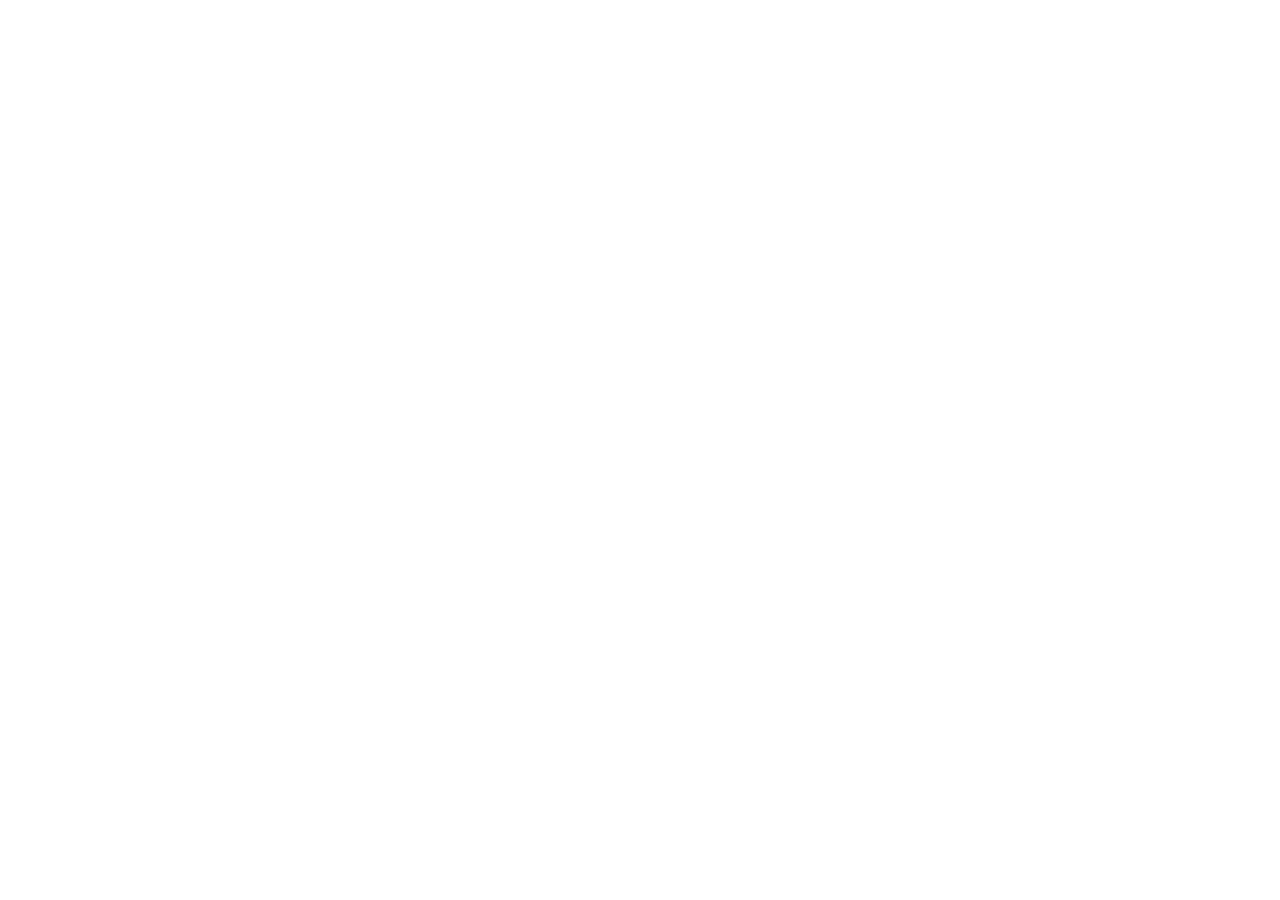
==== commit d17abb26: "my new changes zidit react 3outh html w css w zidi api edical" ====
--- a/SHIFAAAI/frontend/index.html
+++ b/SHIFAAAI/frontend/index.html
@@ -3,636 +3,15 @@
 <head>
     <meta charset="UTF-8">
     <meta name="viewport" content="width=device-width, initial-scale=1.0">
-    <title>ShifaaAI - Analyse Médicale Avancée</title>
-    <link href="https://cdn.jsdelivr.net/npm/bootstrap@5.3.3/dist/css/bootstrap.min.css" rel="stylesheet">
-    <link rel="stylesheet" href="https://cdnjs.cloudflare.com/ajax/libs/font-awesome/6.5.1/css/all.min.css">
-    <style>
-        * {
-            margin: 0;
-            padding: 0;
-            box-sizing: border-box;
-        }
-
-        body {
-            background: #0a0a1a;
-            color: #ffffff;
-            font-family: 'Segoe UI', Tahoma, Geneva, Verdana, sans-serif;
-            min-height: 100vh;
-        }
-
-        /* Navbar - BIEN VISIBLE */
-        .navbar {
-            background: #0d0d2b;
-            border-bottom: 2px solid #ff6b35;
-            padding: 16px 0;
-            position: sticky;
-            top: 0;
-            z-index: 1000;
-        }
-
-        .navbar-brand {
-            font-size: 28px;
-            font-weight: 800;
-            color: #ff6b35 !important;
-        }
-
-        .navbar-brand i {
-            color: #ff6b35;
-        }
-
-        .badge-version {
-            background: #ff6b35;
-            color: white;
-            padding: 6px 14px;
-            border-radius: 30px;
-            font-size: 12px;
-            font-weight: 600;
-        }
-
-        /* Hero Section */
-        .hero {
-            text-align: center;
-            padding: 50px 20px 30px;
-            background: linear-gradient(135deg, #0a0a1a, #1a1a3a);
-        }
-
-        .hero h1 {
-            font-size: 48px;
-            font-weight: 800;
-            color: #ffffff;
-            margin-bottom: 16px;
-        }
-
-        .hero h1 span {
-            color: #ff6b35;
-        }
-
-        .hero p {
-            color: #b0b0d0;
-            font-size: 18px;
-        }
-
-        /* Container */
-        .main-container {
-            max-width: 1400px;
-            margin: 0 auto;
-            padding: 30px 20px;
-        }
-
-        /* Carte d'entrée */
-        .input-card {
-            background: #14142b;
-            border-radius: 24px;
-            border: 2px solid #ff6b35;
-            padding: 30px;
-            margin-bottom: 40px;
-            box-shadow: 0 10px 30px rgba(255, 107, 53, 0.2);
-        }
-
-        .input-label {
-            font-size: 20px;
-            font-weight: 700;
-            margin-bottom: 16px;
-            display: flex;
-            align-items: center;
-            gap: 10px;
-            color: #ffffff;
-        }
-
-        .input-label i {
-            color: #ff6b35;
-            font-size: 28px;
-        }
-
-        textarea {
-            width: 100%;
-            min-height: 150px;
-            background: #1e1e3a;
-            border: 2px solid #2a2a4a;
-            border-radius: 16px;
-            padding: 18px;
-            color: #ffffff;
-            font-size: 16px;
-            resize: vertical;
-            transition: all 0.3s;
-        }
-
-        textarea:focus {
-            outline: none;
-            border-color: #ff6b35;
-            box-shadow: 0 0 0 3px rgba(255, 107, 53, 0.3);
-        }
-
-        textarea::placeholder {
-            color: #6a6a8a;
-        }
-
-        .analyze-btn {
-            background: #ff6b35;
-            border: none;
-            padding: 14px 42px;
-            border-radius: 40px;
-            color: white;
-            font-weight: 700;
-            font-size: 18px;
-            transition: all 0.3s;
-            box-shadow: 0 4px 15px rgba(255, 107, 53, 0.4);
-        }
-
-        .analyze-btn:hover {
-            transform: translateY(-2px);
-            background: #ff8c5a;
-            box-shadow: 0 8px 25px rgba(255, 107, 53, 0.6);
-        }
-
-        /* Section Titles - TRÈS VISIBLES */
-        .section-title {
-            font-size: 24px;
-            font-weight: 800;
-            margin-bottom: 25px;
-            padding-bottom: 15px;
-            border-bottom: 3px solid #ff6b35;
-            display: inline-block;
-            color: #ffffff;
-        }
-
-        .section-title i {
-            color: #ff6b35;
-            margin-right: 12px;
-        }
-
-        /* Cartes de résultats */
-        .result-card {
-            background: #14142b;
-            border-radius: 24px;
-            border: 1px solid #2a2a4a;
-            padding: 25px;
-            margin-bottom: 30px;
-        }
-
-        /* Tokens Grid */
-        .token-grid {
-            display: flex;
-            flex-wrap: wrap;
-            gap: 12px;
-            max-height: 350px;
-            overflow-y: auto;
-            padding: 20px;
-            background: #0d0d20;
-            border-radius: 16px;
-            margin-bottom: 25px;
-        }
-
-        .token-badge {
-            display: inline-flex;
-            align-items: center;
-            gap: 8px;
-            padding: 10px 18px;
-            border-radius: 40px;
-            font-size: 14px;
-            font-weight: 700;
-            transition: all 0.2s;
-            box-shadow: 0 2px 5px rgba(0,0,0,0.2);
-        }
-
-        .token-badge:hover {
-            transform: translateY(-3px) scale(1.03);
-        }
-
-        .badge-symptom { background: linear-gradient(135deg, #ff6b35, #ffaa44); color: #000; box-shadow: 0 2px 8px rgba(255, 107, 53, 0.4); }
-        .badge-negation { background: linear-gradient(135deg, #ff4444, #cc0000); color: white; }
-        .badge-intensifier { background: linear-gradient(135deg, #ffaa44, #ff8800); color: #000; }
-        .badge-number { background: linear-gradient(135deg, #44ff88, #00cc55); color: #000; }
-        .badge-time { background: linear-gradient(135deg, #44aaff, #0088cc); color: #000; }
-        .badge-default { background: #2a2a4a; color: #c0c0e0; border: 1px solid #4a4a6a; }
-
-        /* Stat Cards - TRÈS VISIBLES */
-        .stats-grid {
-            display: grid;
-            grid-template-columns: repeat(auto-fit, minmax(170px, 1fr));
-            gap: 20px;
-            margin-top: 20px;
-        }
-
-        .stat-card {
-            background: #0d0d20;
-            border-radius: 20px;
-            padding: 22px;
-            text-align: center;
-            border: 2px solid #2a2a4a;
-            transition: all 0.2s;
-        }
-
-        .stat-card:hover {
-            transform: translateY(-5px);
-            border-color: #ff6b35;
-        }
-
-        .stat-number {
-            font-size: 42px;
-            font-weight: 800;
-            color: #ff6b35;
-            line-height: 1;
-        }
-
-        .stat-label {
-            font-size: 14px;
-            color: #b0b0d0;
-            margin-top: 10px;
-            font-weight: 600;
-        }
-
-        /* Syntax Table - BIEN VISIBLE */
-        .syntax-table-container {
-            max-height: 450px;
-            overflow-y: auto;
-            background: #0d0d20;
-            border-radius: 16px;
-            padding: 5px;
-        }
-
-        .syntax-table {
-            width: 100%;
-            border-collapse: collapse;
-        }
-
-        .syntax-table th {
-            text-align: left;
-            padding: 15px 12px;
-            color: #ffaa44;
-            font-weight: 700;
-            font-size: 15px;
-            border-bottom: 2px solid #ff6b35;
-            background: #0d0d20;
-            position: sticky;
-            top: 0;
-        }
-
-        .syntax-table td {
-            padding: 12px;
-            border-bottom: 1px solid #2a2a4a;
-            color: #e0e0ff;
-        }
-
-        .syntax-table tr:hover td {
-            background: rgba(255, 107, 53, 0.15);
-        }
-
-        .pos-tag {
-            display: inline-block;
-            padding: 6px 16px;
-            border-radius: 30px;
-            font-size: 12px;
-            font-weight: 700;
-            color: white;
-        }
-        .pos-verb { background: #ff4444; }
-        .pos-noun { background: #44aaff; }
-        .pos-det { background: #aa44ff; }
-        .pos-prep { background: #44ffaa; color: #000; }
-        .pos-default { background: #6666aa; }
-
-        /* Syntax Tree */
-        .syntax-tree {
-            background: #0d0d20;
-            border-radius: 16px;
-            padding: 20px;
-            border: 1px solid #3a3a5a;
-        }
-
-        .syntax-tree pre {
-            color: #44ffaa;
-            margin: 0;
-            font-size: 14px;
-            font-family: monospace;
-        }
-
-        /* Main Result - TRÈS VISIBLE */
-        .main-result {
-            background: linear-gradient(135deg, #1a1a3a, #0d0d2b);
-            border-radius: 28px;
-            padding: 35px;
-            text-align: center;
-            border: 2px solid #ff6b35;
-            box-shadow: 0 10px 30px rgba(255, 107, 53, 0.3);
-        }
-
-        .disease-icon {
-            font-size: 70px;
-            color: #ff6b35;
-        }
-
-        .disease-name {
-            font-size: 38px;
-            font-weight: 800;
-            color: #ffaa44;
-            margin: 16px 0;
-        }
-
-        .confidence-container {
-            max-width: 450px;
-            margin: 25px auto;
-        }
-
-        .confidence-bar {
-            height: 16px;
-            background: #2a2a4a;
-            border-radius: 20px;
-            overflow: hidden;
-        }
-
-        .confidence-fill {
-            height: 100%;
-            background: linear-gradient(90deg, #ff6b35, #ffaa44);
-            border-radius: 20px;
-            transition: width 0.8s ease;
-        }
-
-        .recommendation-box {
-            background: #0d0d20;
-            border-left: 5px solid #44ffaa;
-            border-radius: 16px;
-            padding: 20px 25px;
-            margin-top: 28px;
-            text-align: left;
-        }
-
-        .recommendation-box strong {
-            color: #44ffaa;
-            font-size: 16px;
-        }
-
-        .recommendation-box p {
-            color: #e0e0ff;
-            margin-top: 8px;
-            font-size: 15px;
-        }
-
-        /* Spinner */
-        .spinner-container {
-            text-align: center;
-            padding: 60px;
-        }
-        .spinner-custom {
-            width: 70px;
-            height: 70px;
-            border: 4px solid #2a2a4a;
-            border-top-color: #ff6b35;
-            border-radius: 50%;
-            animation: spin 0.8s linear infinite;
-            margin: 0 auto;
-        }
-        @keyframes spin { to { transform: rotate(360deg); } }
-
-        .alert {
-            background: #2a1a1a;
-            border: 2px solid #ff4444;
-            color: #ff8888;
-            border-radius: 16px;
-            padding: 16px;
-            font-weight: 600;
-        }
-
-        footer {
-            text-align: center;
-            padding: 35px;
-            border-top: 1px solid #2a2a4a;
-            margin-top: 50px;
-            color: #8888aa;
-        }
-
-        @media (max-width: 768px) {
-            .hero h1 { font-size: 32px; }
-            .disease-name { font-size: 24px; }
-            .stat-number { font-size: 32px; }
-            .stats-grid { grid-template-columns: repeat(2, 1fr); }
-        }
-
-        ::-webkit-scrollbar { width: 10px; }
-        ::-webkit-scrollbar-track { background: #1a1a3a; }
-        ::-webkit-scrollbar-thumb { background: #ff6b35; border-radius: 10px; }
-    </style>
+    <title>ShifaaAI - Interface React</title>
+    <meta name="description" content="ShifaaAI - Plateforme d'analyse medicale par intelligence artificielle" />
 </head>
 <body>
+    <div id="root"></div>
 
-    <!-- Navbar -->
-    <nav class="navbar">
-        <div class="container">
-            <a class="navbar-brand" href="#">
-                <i class="fas fa-heart-pulse"></i> ShifaaAI
-            </a>
-            <span class="badge-version">NLP v3.0 • IA Médicale</span>
-        </div>
-    </nav>
-
-    <!-- Hero -->
-    <div class="hero">
-        <div class="container">
-            <h1>Analyse médicale <span>intelligente</span></h1>
-            <p>Décrivez vos symptômes en langage naturel - Notre IA analyse, tokenise et prédit</p>
-        </div>
-    </div>
-
-    <div class="main-container">
-        <!-- Input Card -->
-        <div class="input-card">
-            <div class="input-label">
-                <i class="fas fa-notes-medical"></i>
-                <span>📝 Saisissez vos symptômes</span>
-            </div>
-            <textarea id="symptomInput" placeholder="Exemple : Je tousse depuis une semaine, j'ai du mal à respirer et une douleur dans la poitrine..."></textarea>
-            <div class="text-center mt-4">
-                <button class="analyze-btn" id="analyzeBtn">
-                    <i class="fas fa-microscope"></i> Lancer l'analyse IA
-                </button>
-            </div>
-        </div>
-
-        <div id="resultsContainer"></div>
-    </div>
-
-    <footer>
-        <p>⚠️ Avertissement médical : Cette analyse est assistée par IA et ne remplace pas un avis médical professionnel.</p>
-        <p>© 2026 ShifaaAI - Intelligence Artificielle pour la Santé</p>
-    </footer>
-
-    <script>
-        // ============================================================
-        // DICTIONNAIRES MÉDICAUX
-        // ============================================================
-        
-        const SYMPTOMS = new Set([
-            'fièvre', 'fievre', 'frissons', 'sueurs', 'toux', 'tousse', 'tousser', 
-            'essoufflement', 'respiration', 'respirer', 'gorge', 'nez', 'rhume', 
-            'douleur', 'douleurs', 'mal', 'maux', 'courbature', 'courbatures',
-            'migraine', 'céphalée', 'tête', 'tete', 'nausée', 'nausee', 'vomissement',
-            'diarrhée', 'diarrhee', 'poitrine', 'ventre', 'fatigue', 'épuisement',
-            'vertige', 'étourdissement', 'palpitation'
-        ]);
-
-        const NEGATIONS = new Set(['pas', 'ne', 'non', 'jamais', 'plus', 'aucun', 'aucune', 'sans']);
-        const INTENSIFIERS = new Set(['très', 'beaucoup', 'extrêmement', 'trop', 'fort', 'forte', 'intense', 'léger', 'légèrement', 'assez', 'peu']);
-        const TEMPS = new Set(['depuis', 'pendant', 'hier', 'aujourdhui', 'maintenant', 'récemment']);
-        const VERBES = new Set(['ai', 'est', 'suis', 'a', 'avoir', 'être', 'ressens', 'tousse', 'respire', 'gratte', 'souffre']);
-        const DET = new Set(['le', 'la', 'les', 'un', 'une', 'des', 'du', 'de']);
-
-        function normalize(text) {
-            const accents = {'é':'e','è':'e','ê':'e','ë':'e','à':'a','â':'a','ä':'a','ô':'o','ö':'o','ù':'u','û':'u','ü':'u','î':'i','ï':'i','ç':'c'};
-            let r = text.toLowerCase();
-            for (let [a,b] of Object.entries(accents)) r = r.replace(new RegExp(a,'g'), b);
-            return r;
-        }
-
-        function cleanWord(w) { return w.toLowerCase().replace(/[.,;:!?()\[\]{}\'\"„”«»]/g, ''); }
-
-        function analyzeLexical(text) {
-            const words = text.split(/\s+/);
-            const tokens = [];
-            let s=0, n=0, i=0, t=0;
-            for (let word of words) {
-                const c = cleanWord(word);
-                const norm = normalize(c);
-                let type = 'MOT';
-                if (SYMPTOMS.has(norm)) { type = 'SYMPTÔME'; s++; }
-                else if (NEGATIONS.has(norm)) { type = 'NÉGATION'; n++; }
-                else if (INTENSIFIERS.has(norm)) { type = 'INTENSIFICATEUR'; i++; }
-                else if (TEMPS.has(norm)) { type = 'TEMPS'; t++; }
-                else if (norm.match(/^\d+$/)) { type = 'NOMBRE'; }
-                tokens.push({ word, type });
-            }
-            return { tokens, symptoms: s, negations: n, intensifiers: i, timeExpr: t, total: tokens.length };
-        }
-
-        function analyzeSyntax(tokens) {
-            return tokens.map(({word}) => {
-                const c = cleanWord(word);
-                const norm = normalize(c);
-                let pos = 'MOT', role = '—';
-                if (VERBES.has(norm)) { pos = 'VERBE'; role = 'action principale'; }
-                else if (DET.has(norm)) { pos = 'DÉTERMINANT'; role = 'détermine le nom'; }
-                else if (SYMPTOMS.has(norm)) { pos = 'NOM'; role = 'symptôme détecté'; }
-                return { word, pos, role };
-            });
-        }
-
-        function buildTree(tokens, syntax) {
-            let tree = '📄 Phrase analysée :\n';
-            let clause = [];
-            for (let i = 0; i < tokens.length; i++) {
-                clause.push(tokens[i].word);
-                if (syntax[i].pos === 'VERBE' || i === tokens.length-1) {
-                    if (clause.length) tree += `└─ ${clause.join(' ')}\n`;
-                    clause = [];
-                }
-            }
-            return tree;
-        }
-
-        function predictDisease(text, lexical) {
-            const symps = lexical.tokens.filter(t=>t.type==='SYMPTÔME').map(t=>normalize(cleanWord(t.word)));
-            if (symps.includes('toux') && (symps.includes('respiration') || text.toLowerCase().includes('respirer')))
-                return { disease: '🫁 Bronchite / Infection respiratoire', confidence: 85 };
-            if (symps.includes('fievre') && symps.includes('toux'))
-                return { disease: '🦠 Grippe (Influenza)', confidence: 87 };
-            if (symps.includes('gorge'))
-                return { disease: '😷 Angine / Pharyngite', confidence: 79 };
-            if (symps.includes('nausee') || symps.includes('vomissement'))
-                return { disease: '🤢 Gastro-entérite', confidence: 83 };
-            if (lexical.symptoms === 0) return { disease: '❓ Aucun symptôme identifié', confidence: 20 };
-            return { disease: '🔍 Consultation médicale recommandée', confidence: 55 };
-        }
-
-        function getReco(disease) {
-            if (disease.includes('Bronchite')) return 'Repos, hydratation abondante. Évitez la fumée. Consultez si difficultés respiratoires.';
-            if (disease.includes('Grippe')) return 'Repos, paracétamol si fièvre. Consultez si fièvre > 3 jours.';
-            if (disease.includes('Angine')) return 'Gargarismes à l\'eau salée. Consultez si douleur intense ou fièvre.';
-            if (disease.includes('Gastro')) return 'Hydratation essentielle. Évitez produits laitiers. Consultez si déshydratation.';
-            return 'Consultez un médecin pour un diagnostic précis.';
-        }
-
-        function renderTokens(tokens) {
-            return tokens.map(t => {
-                let cls = 'badge-default', icon = 'fa-tag';
-                if (t.type === 'SYMPTÔME') { cls = 'badge-symptom'; icon = 'fa-stethoscope'; }
-                else if (t.type === 'NÉGATION') { cls = 'badge-negation'; icon = 'fa-ban'; }
-                else if (t.type === 'INTENSIFICATEUR') { cls = 'badge-intensifier'; icon = 'fa-arrow-up'; }
-                else if (t.type === 'NOMBRE') { cls = 'badge-number'; icon = 'fa-hashtag'; }
-                else if (t.type === 'TEMPS') { cls = 'badge-time'; icon = 'fa-clock'; }
-                return `<span class="token-badge ${cls}"><i class="fas ${icon}"></i> ${t.word} <span style="font-size:10px; opacity:0.8;">[${t.type}]</span></span>`;
-            }).join('');
-        }
-
-        function displayResults(lexical, syntax, prediction, tree) {
-            const html = `
-                <div class="result-card">
-                    <div class="section-title"><i class="fas fa-tags"></i> 1️⃣ ANALYSE LEXICALE (TOKENISATION)</div>
-                    <div class="token-grid">${renderTokens(lexical.tokens)}</div>
-                    <div class="stats-grid">
-                        <div class="stat-card"><div class="stat-number">${lexical.total}</div><div class="stat-label">📊 Tokens</div></div>
-                        <div class="stat-card"><div class="stat-number" style="color:#ffaa44;">${lexical.symptoms}</div><div class="stat-label">🩺 Symptômes</div></div>
-                        <div class="stat-card"><div class="stat-number" style="color:#ff6666;">${lexical.negations}</div><div class="stat-label">🚫 Négations</div></div>
-                        <div class="stat-card"><div class="stat-number" style="color:#ffaa44;">${lexical.intensifiers}</div><div class="stat-label">⚡ Intensifs</div></div>
-                        <div class="stat-card"><div class="stat-number" style="color:#44aaff;">${lexical.timeExpr}</div><div class="stat-label">⏱️ Temps</div></div>
-                    </div>
-                </div>
-
-                <div class="result-card">
-                    <div class="section-title"><i class="fas fa-diagram-project"></i> 2️⃣ ANALYSE SYNTAXIQUE (POS TAGGING)</div>
-                    <div class="syntax-table-container">
-                        <table class="syntax-table">
-                            <thead><tr><th>📖 Mot</th><th>🏷️ Tag POS</th><th>📌 Fonction</th></tr></thead>
-                            <tbody>${syntax.map(s => `<tr><td><strong style="color:#ffaa44;">${s.word}</strong></td><td><span class="pos-tag ${s.pos==='VERBE'?'pos-verb':s.pos==='NOM'?'pos-noun':s.pos==='DÉTERMINANT'?'pos-det':'pos-default'}">${s.pos}</span></td><td style="color:#aaaaff;">${s.role}</td></tr>`).join('')}</tbody>
-                        </table>
-                    </div>
-                </div>
-
-                <div class="result-card">
-                    <div class="section-title"><i class="fas fa-code-branch"></i> 3️⃣ STRUCTURE DE LA PHRASE</div>
-                    <div class="syntax-tree"><pre style="color:#44ffaa; margin:0;">${tree}</pre></div>
-                </div>
-
-                <div class="main-result">
-                    <div class="disease-icon"><i class="fas fa-stethoscope"></i></div>
-                    <div class="disease-name">${prediction.disease}</div>
-                    <div class="confidence-container">
-                        <div class="d-flex justify-content-between mb-2"><span style="font-size:16px;">🎯 Score de confiance</span><strong style="color:#ffaa44; font-size:20px;">${prediction.confidence}%</strong></div>
-                        <div class="confidence-bar"><div class="confidence-fill" style="width: ${prediction.confidence}%"></div></div>
-                    </div>
-                    <div class="recommendation-box">
-                        <strong><i class="fas fa-notes-medical"></i> RECOMMANDATION MÉDICALE</strong>
-                        <p>${getReco(prediction.disease)}</p>
-                    </div>
-                    <div class="mt-3 small" style="color:#8888aa;">
-                        Analyse basée sur ${lexical.symptoms} symptôme(s) détecté(s) sur ${lexical.total} mots analysés
-                    </div>
-                </div>
-            `;
-            document.getElementById('resultsContainer').innerHTML = html;
-        }
-
-        async function analyze() {
-            const text = document.getElementById('symptomInput').value.trim();
-            if (!text) { document.getElementById('resultsContainer').innerHTML = `<div class="alert">⚠️ Veuillez saisir vos symptômes.</div>`; return; }
-            
-            const btn = document.getElementById('analyzeBtn');
-            btn.disabled = true;
-            btn.innerHTML = '<i class="fas fa-spinner fa-pulse"></i> Analyse en cours...';
-            document.getElementById('resultsContainer').innerHTML = `<div class="spinner-container"><div class="spinner-custom"></div><p style="color:#ffaa44; margin-top:20px;">🔬 Tokenisation, analyse lexicale et syntaxique...</p></div>`;
-
-            setTimeout(() => {
-                const lexical = analyzeLexical(text);
-                const syntax = analyzeSyntax(lexical.tokens);
-                const prediction = predictDisease(text, lexical);
-                const tree = buildTree(lexical.tokens, syntax);
-                displayResults(lexical, syntax, prediction, tree);
-                btn.disabled = false;
-                btn.innerHTML = '<i class="fas fa-microscope"></i> Lancer l\'analyse IA';
-                document.getElementById('resultsContainer').scrollIntoView({ behavior: 'smooth' });
-            }, 600);
-        }
-
-        document.getElementById('analyzeBtn').addEventListener('click', analyze);
-        document.getElementById('symptomInput').addEventListener('keydown', e => { if (e.ctrlKey && e.key === 'Enter') analyze(); });
-    </script>
+    <script crossorigin src="https://unpkg.com/react@18/umd/react.production.min.js"></script>
+    <script crossorigin src="https://unpkg.com/react-dom@18/umd/react-dom.production.min.js"></script>
+    <script src="https://unpkg.com/@babel/standalone/babel.min.js"></script>
+    <script type="text/babel" src="js/react_interface.jsx"></script>
 </body>
-</html>+</html>
